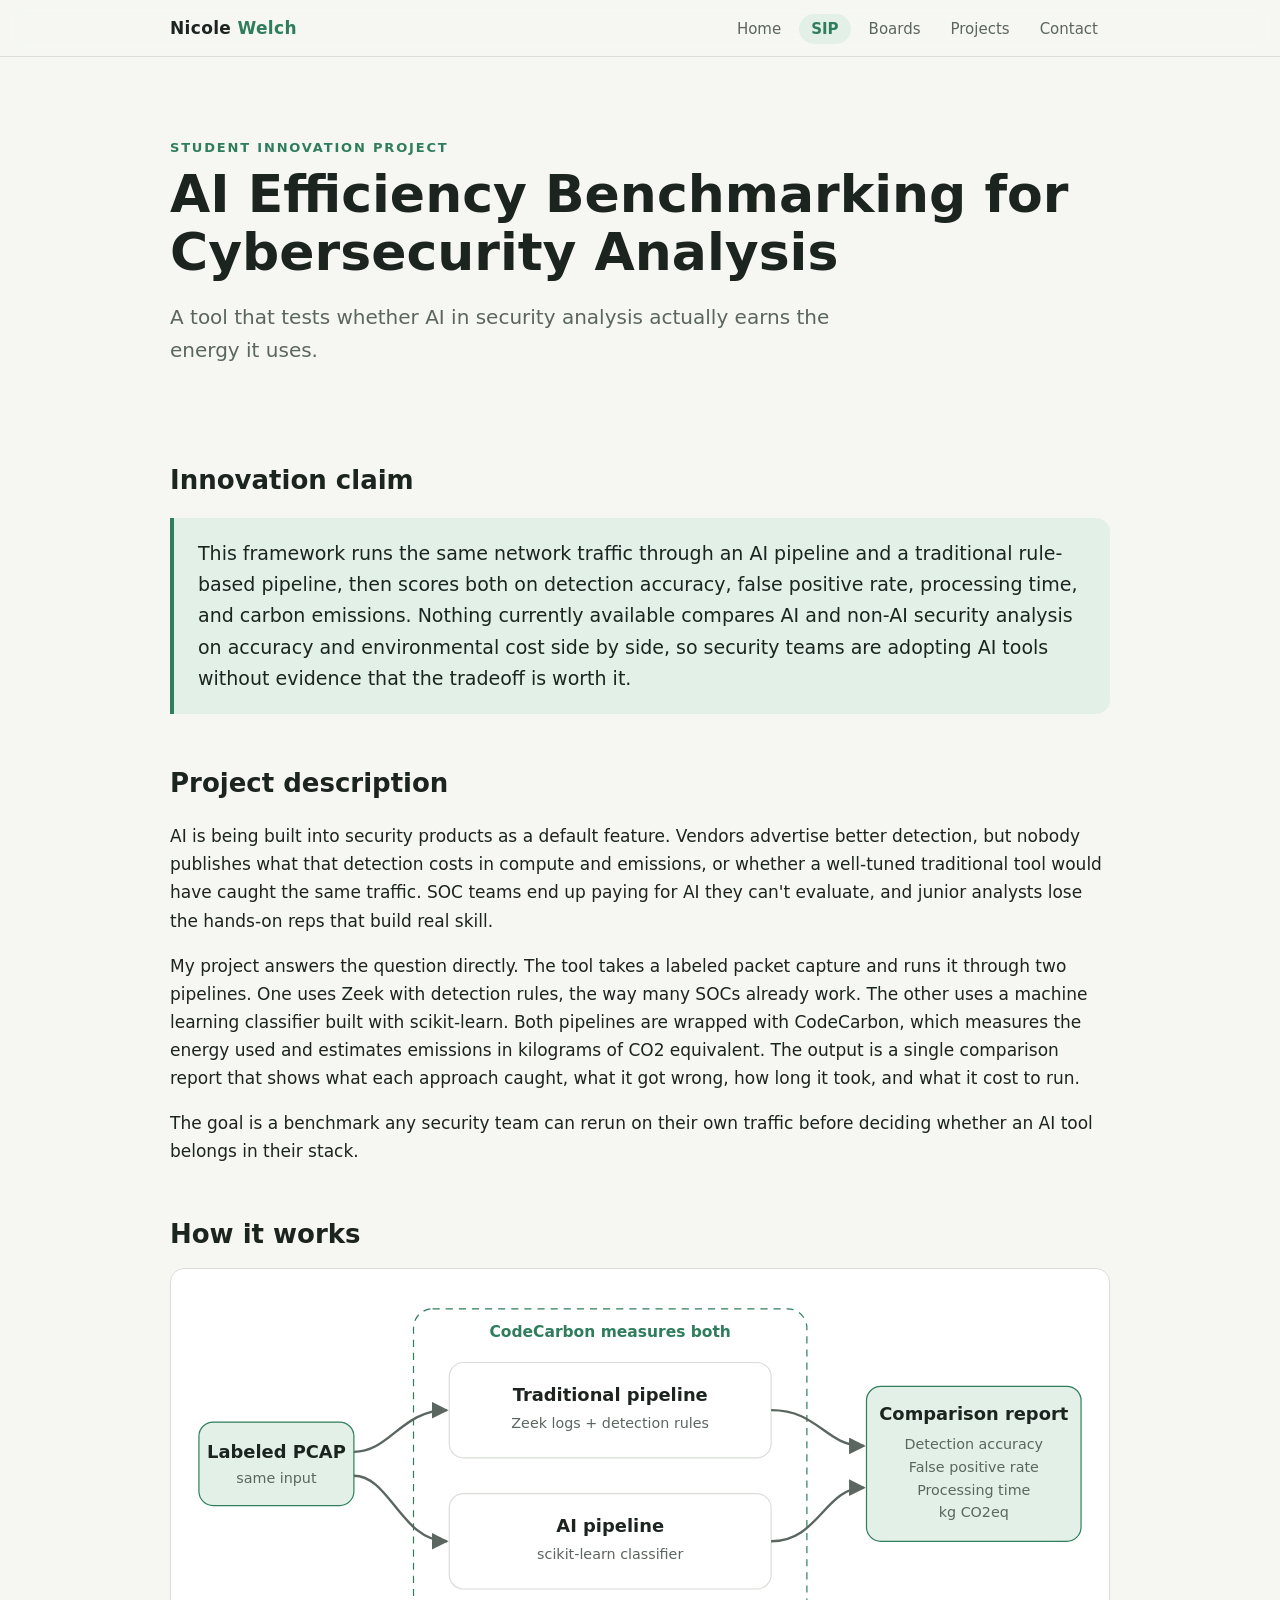
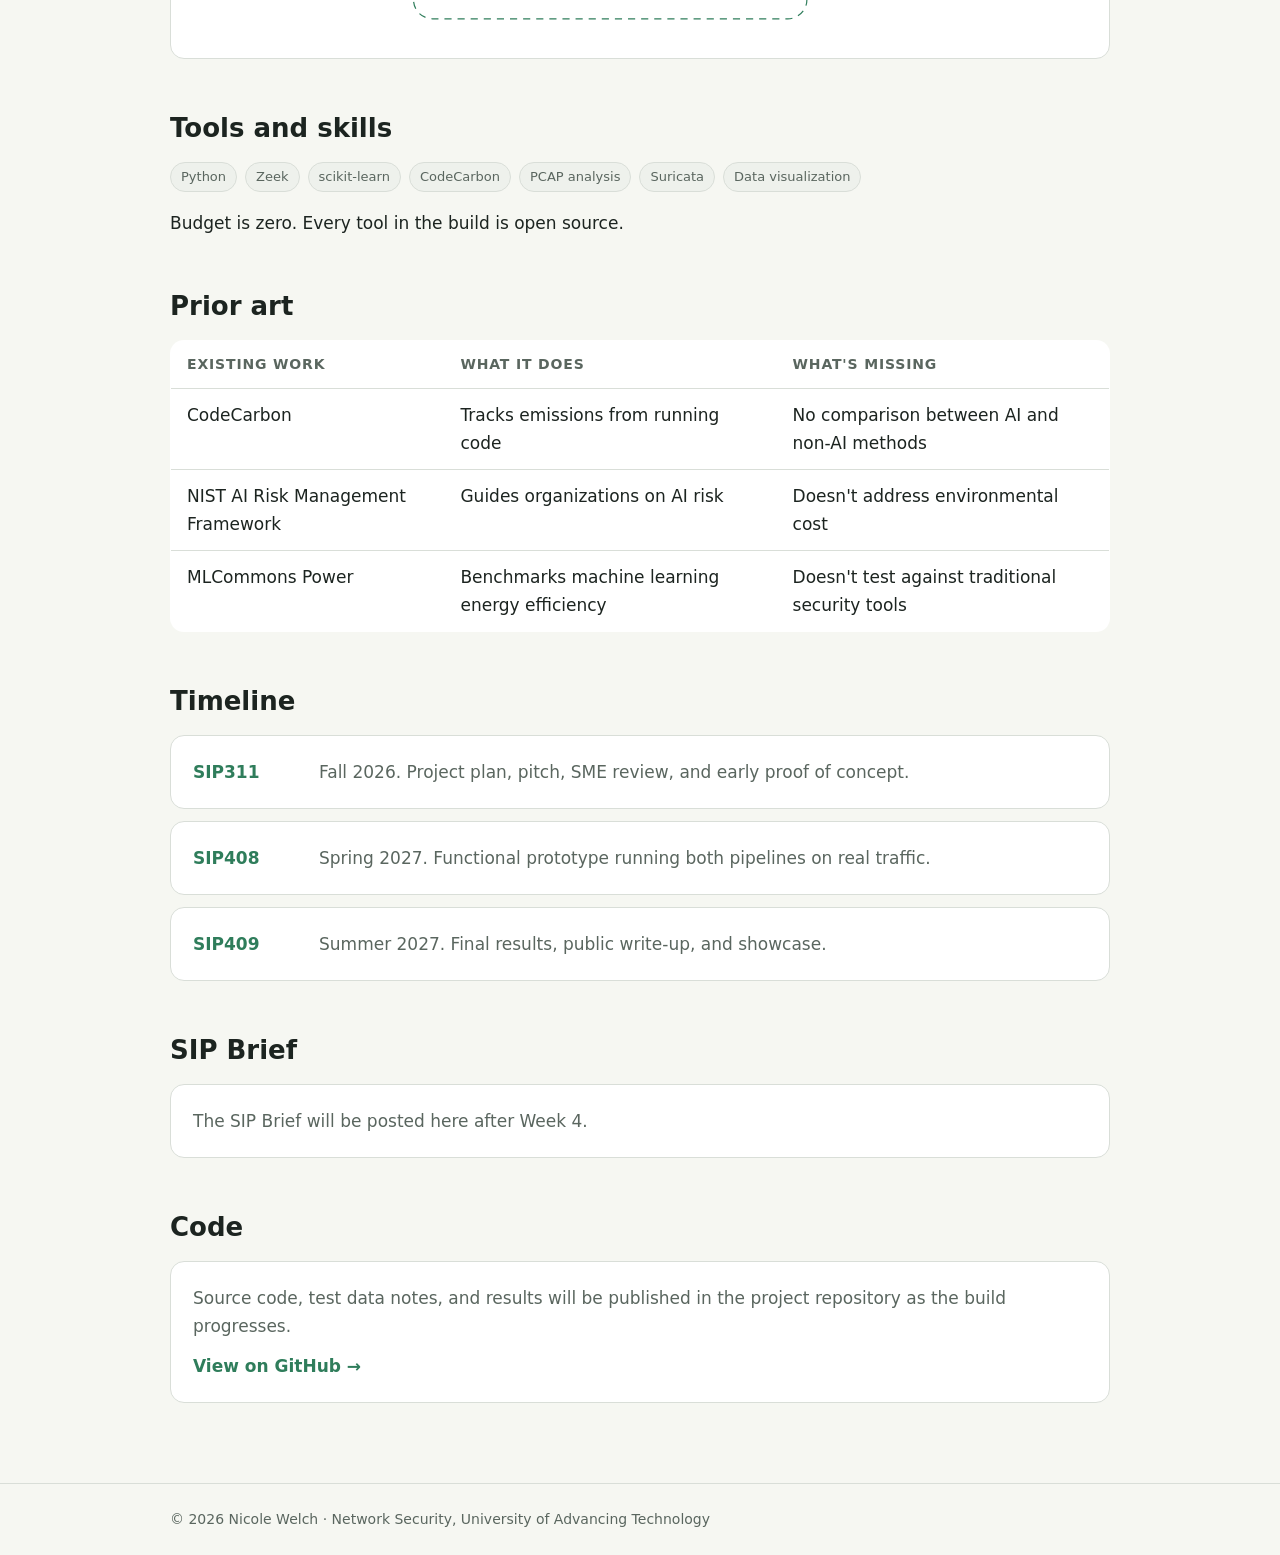
==== sip.html @ c1427864 "Add files via upload" ====
<!DOCTYPE html>
<html lang="en">
<head>
<meta charset="UTF-8">
<meta name="viewport" content="width=device-width, initial-scale=1.0">
<title>SIP | Nicole Welch</title>
<meta name="description" content="AI Efficiency Benchmarking for Cybersecurity Analysis, a Student Innovation Project by Nicole Welch.">
<link rel="stylesheet" href="style.css">
</head>
<body>
<header>
  <nav class="nav">
    <a class="brand" href="index.html">Nicole <span>Welch</span></a>
    <ul>
      <li><a class="link" href="index.html">Home</a></li>
      <li><a class="link" href="sip.html" aria-current="page">SIP</a></li>
      <li><a class="link" href="boards.html">Boards</a></li>
      <li><a class="link" href="projects.html">Projects</a></li>
      <li><a class="link" href="contact.html">Contact</a></li>
    </ul>
  </nav>
</header>
<main>
  <section class="hero">
    <p class="eyebrow">Student Innovation Project</p>
    <h1>AI Efficiency Benchmarking for Cybersecurity Analysis</h1>
    <p class="lede">A tool that tests whether AI in security analysis actually earns the energy it uses.</p>
  </section>

  <h2>Innovation claim</h2>
  <div class="claim">This framework runs the same network traffic through an AI pipeline and a traditional rule-based pipeline, then scores both on detection accuracy, false positive rate, processing time, and carbon emissions. Nothing currently available compares AI and non-AI security analysis on accuracy and environmental cost side by side, so security teams are adopting AI tools without evidence that the tradeoff is worth it.</div>

  <h2>Project description</h2>
  <p>AI is being built into security products as a default feature. Vendors advertise better detection, but nobody publishes what that detection costs in compute and emissions, or whether a well-tuned traditional tool would have caught the same traffic. SOC teams end up paying for AI they can't evaluate, and junior analysts lose the hands-on reps that build real skill.</p>
  <p>My project answers the question directly. The tool takes a labeled packet capture and runs it through two pipelines. One uses Zeek with detection rules, the way many SOCs already work. The other uses a machine learning classifier built with scikit-learn. Both pipelines are wrapped with CodeCarbon, which measures the energy used and estimates emissions in kilograms of CO2 equivalent. The output is a single comparison report that shows what each approach caught, what it got wrong, how long it took, and what it cost to run.</p>
  <p>The goal is a benchmark any security team can rerun on their own traffic before deciding whether an AI tool belongs in their stack.</p>

  <h2>How it works</h2>
  <div class="diagram" role="img" aria-label="Diagram: a labeled PCAP feeds two pipelines, Zeek with rules and a scikit-learn classifier, both measured by CodeCarbon, which feed a comparison report of accuracy, false positive rate, time, and emissions.">
    <svg viewBox="0 0 760 300" xmlns="http://www.w3.org/2000/svg" font-family="system-ui, sans-serif">
      <defs>
        <marker id="arr" viewBox="0 0 10 10" refX="9" refY="5" markerWidth="7" markerHeight="7" orient="auto">
          <path d="M0,0 L10,5 L0,10 z" fill="var(--muted)"/>
        </marker>
      </defs>
      <rect x="10" y="115" width="130" height="70" rx="12" fill="var(--accent-soft)" stroke="var(--accent)"/>
      <text x="75" y="145" text-anchor="middle" font-size="15" font-weight="700" fill="var(--ink)">Labeled PCAP</text>
      <text x="75" y="166" text-anchor="middle" font-size="12" fill="var(--muted)">same input</text>

      <rect x="190" y="20" width="330" height="260" rx="16" fill="none" stroke="var(--accent)" stroke-dasharray="6 5"/>
      <text x="355" y="44" text-anchor="middle" font-size="13" font-weight="700" fill="var(--accent)">CodeCarbon measures both</text>

      <rect x="220" y="65" width="270" height="80" rx="12" fill="var(--surface)" stroke="var(--line)"/>
      <text x="355" y="97" text-anchor="middle" font-size="15" font-weight="700" fill="var(--ink)">Traditional pipeline</text>
      <text x="355" y="120" text-anchor="middle" font-size="12" fill="var(--muted)">Zeek logs + detection rules</text>

      <rect x="220" y="175" width="270" height="80" rx="12" fill="var(--surface)" stroke="var(--line)"/>
      <text x="355" y="207" text-anchor="middle" font-size="15" font-weight="700" fill="var(--ink)">AI pipeline</text>
      <text x="355" y="230" text-anchor="middle" font-size="12" fill="var(--muted)">scikit-learn classifier</text>

      <rect x="570" y="85" width="180" height="130" rx="12" fill="var(--accent-soft)" stroke="var(--accent)"/>
      <text x="660" y="113" text-anchor="middle" font-size="15" font-weight="700" fill="var(--ink)">Comparison report</text>
      <text x="660" y="138" text-anchor="middle" font-size="12" fill="var(--muted)">Detection accuracy</text>
      <text x="660" y="157" text-anchor="middle" font-size="12" fill="var(--muted)">False positive rate</text>
      <text x="660" y="176" text-anchor="middle" font-size="12" fill="var(--muted)">Processing time</text>
      <text x="660" y="195" text-anchor="middle" font-size="12" fill="var(--muted)">kg CO2eq</text>

      <path d="M140 140 C170 140, 180 105, 218 105" fill="none" stroke="var(--muted)" stroke-width="2" marker-end="url(#arr)"/>
      <path d="M140 160 C170 160, 180 215, 218 215" fill="none" stroke="var(--muted)" stroke-width="2" marker-end="url(#arr)"/>
      <path d="M490 105 C530 105, 535 135, 568 135" fill="none" stroke="var(--muted)" stroke-width="2" marker-end="url(#arr)"/>
      <path d="M490 215 C530 215, 535 170, 568 170" fill="none" stroke="var(--muted)" stroke-width="2" marker-end="url(#arr)"/>
    </svg>
  </div>

  <h2>Tools and skills</h2>
  <div class="tags">
    <span class="tag">Python</span><span class="tag">Zeek</span><span class="tag">scikit-learn</span>
    <span class="tag">CodeCarbon</span><span class="tag">PCAP analysis</span><span class="tag">Suricata</span>
    <span class="tag">Data visualization</span>
  </div>
  <p>Budget is zero. Every tool in the build is open source.</p>

  <h2>Prior art</h2>
  <table>
    <tr><th>Existing work</th><th>What it does</th><th>What's missing</th></tr>
    <tr><td>CodeCarbon</td><td>Tracks emissions from running code</td><td>No comparison between AI and non-AI methods</td></tr>
    <tr><td>NIST AI Risk Management Framework</td><td>Guides organizations on AI risk</td><td>Doesn't address environmental cost</td></tr>
    <tr><td>MLCommons Power</td><td>Benchmarks machine learning energy efficiency</td><td>Doesn't test against traditional security tools</td></tr>
  </table>

  <h2>Timeline</h2>
  <div class="timeline">
    <div class="card"><strong>SIP311</strong><p>Fall 2026. Project plan, pitch, SME review, and early proof of concept.</p></div>
    <div class="card"><strong>SIP408</strong><p>Spring 2027. Functional prototype running both pipelines on real traffic.</p></div>
    <div class="card"><strong>SIP409</strong><p>Summer 2027. Final results, public write-up, and showcase.</p></div>
  </div>

  <h2>SIP Brief</h2>
  <div class="card"><p>The SIP Brief will be posted here after Week 4.</p></div>

  <h2>Code</h2>
  <div class="card">
    <p>Source code, test data notes, and results will be published in the project repository as the build progresses.</p>
    <a class="more" id="repo-link" href="https://github.com/">View on GitHub →</a>
  </div>
</main>
<footer><div>© 2026 Nicole Welch · Network Security, University of Advancing Technology</div></footer>
<script>
  // On GitHub Pages the host is <username>.github.io, so the repo link builds itself.
  (function () {
    var host = location.hostname;
    if (host.endsWith(".github.io")) {
      var user = host.replace(".github.io", "");
      document.getElementById("repo-link").href = "https://github.com/" + user + "/sip-ai-efficiency-benchmark";
    }
  })();
</script>
</body>
</html>
---- style.css ----
:root {
  --bg: #f6f7f2;
  --surface: #ffffff;
  --ink: #1c2420;
  --muted: #5a665f;
  --accent: #2f7d5b;
  --accent-soft: #e3f0e8;
  --line: #d9ded8;
  --code: #eef1ec;
}
@media (prefers-color-scheme: dark) {
  :root {
    --bg: #111613;
    --surface: #18201b;
    --ink: #e6ece7;
    --muted: #9aa89f;
    --accent: #6cc79a;
    --accent-soft: #1f3228;
    --line: #2a352e;
    --code: #1f2922;
  }
}
* { box-sizing: border-box; }
html { scroll-behavior: smooth; }
body {
  margin: 0;
  background: var(--bg);
  color: var(--ink);
  font-family: "Inter", system-ui, -apple-system, "Segoe UI", sans-serif;
  line-height: 1.65;
  font-size: 17px;
}
a { color: var(--accent); }
header {
  position: sticky; top: 0; z-index: 10;
  background: color-mix(in srgb, var(--bg) 88%, transparent);
  backdrop-filter: blur(8px);
  border-bottom: 1px solid var(--line);
}
.nav {
  max-width: 980px; margin: 0 auto; padding: 14px 20px;
  display: flex; align-items: center; justify-content: space-between; gap: 16px; flex-wrap: wrap;
}
.brand { font-weight: 700; color: var(--ink); text-decoration: none; letter-spacing: .02em; }
.brand span { color: var(--accent); }
.nav ul { list-style: none; display: flex; gap: 6px; margin: 0; padding: 0; flex-wrap: wrap; }
.nav a.link {
  text-decoration: none; color: var(--muted); padding: 6px 12px; border-radius: 999px; font-size: 15px;
}
.nav a.link:hover { color: var(--ink); background: var(--accent-soft); }
.nav a.link[aria-current="page"] { color: var(--accent); background: var(--accent-soft); font-weight: 600; }
main { max-width: 980px; margin: 0 auto; padding: 40px 20px 80px; }
.hero { padding: 40px 0 24px; }
.eyebrow { text-transform: uppercase; letter-spacing: .14em; font-size: 13px; color: var(--accent); font-weight: 700; margin: 0 0 8px; }
h1 { font-size: clamp(32px, 6vw, 52px); line-height: 1.1; margin: 0 0 16px; }
h2 { font-size: 26px; margin: 48px 0 12px; }
h3 { font-size: 19px; margin: 0 0 6px; }
.lede { font-size: 20px; color: var(--muted); max-width: 680px; }
.grid { display: grid; gap: 16px; grid-template-columns: repeat(auto-fit, minmax(260px, 1fr)); }
.card {
  background: var(--surface); border: 1px solid var(--line); border-radius: 14px; padding: 22px;
}
.card p { margin: 0; color: var(--muted); }
.card a.more { display: inline-block; margin-top: 12px; font-weight: 600; text-decoration: none; }
.claim {
  background: var(--accent-soft); border-left: 4px solid var(--accent);
  padding: 20px 24px; border-radius: 0 14px 14px 0; font-size: 19px; margin: 16px 0;
}
.tags { display: flex; flex-wrap: wrap; gap: 8px; margin-top: 12px; }
.tag { font-size: 13px; background: var(--code); border: 1px solid var(--line); padding: 3px 10px; border-radius: 999px; color: var(--muted); }
table { width: 100%; border-collapse: collapse; background: var(--surface); border: 1px solid var(--line); border-radius: 14px; overflow: hidden; }
th, td { text-align: left; padding: 12px 16px; border-bottom: 1px solid var(--line); vertical-align: top; }
th { font-size: 14px; color: var(--muted); text-transform: uppercase; letter-spacing: .06em; }
tr:last-child td { border-bottom: none; }
ol.objectives { counter-reset: obj; list-style: none; padding: 0; margin: 0; display: grid; gap: 14px; }
ol.objectives li {
  counter-increment: obj; background: var(--surface); border: 1px solid var(--line);
  border-radius: 14px; padding: 20px 22px 20px 68px; position: relative;
}
ol.objectives li::before {
  content: counter(obj); position: absolute; left: 20px; top: 18px;
  width: 32px; height: 32px; border-radius: 50%; background: var(--accent); color: var(--bg);
  display: grid; place-items: center; font-weight: 700;
}
.diagram { background: var(--surface); border: 1px solid var(--line); border-radius: 14px; padding: 16px; overflow-x: auto; }
.diagram svg { width: 100%; min-width: 560px; height: auto; display: block; }
.timeline { display: grid; gap: 12px; }
.timeline .card { display: grid; grid-template-columns: 110px 1fr; gap: 16px; align-items: start; }
.timeline strong { color: var(--accent); }
form { display: grid; gap: 14px; max-width: 560px; }
label { font-weight: 600; font-size: 15px; display: grid; gap: 6px; }
input, textarea {
  font: inherit; padding: 12px 14px; border-radius: 10px; border: 1px solid var(--line);
  background: var(--surface); color: var(--ink);
}
textarea { min-height: 150px; resize: vertical; }
button {
  font: inherit; font-weight: 600; background: var(--accent); color: var(--bg);
  border: none; padding: 12px 20px; border-radius: 10px; cursor: pointer; justify-self: start;
}
button:hover { filter: brightness(1.08); }
footer { border-top: 1px solid var(--line); color: var(--muted); font-size: 14px; }
footer div { max-width: 980px; margin: 0 auto; padding: 24px 20px; }
@media (max-width: 600px) {
  .timeline .card { grid-template-columns: 1fr; gap: 4px; }
  ol.objectives li { padding-left: 22px; padding-top: 60px; }
}
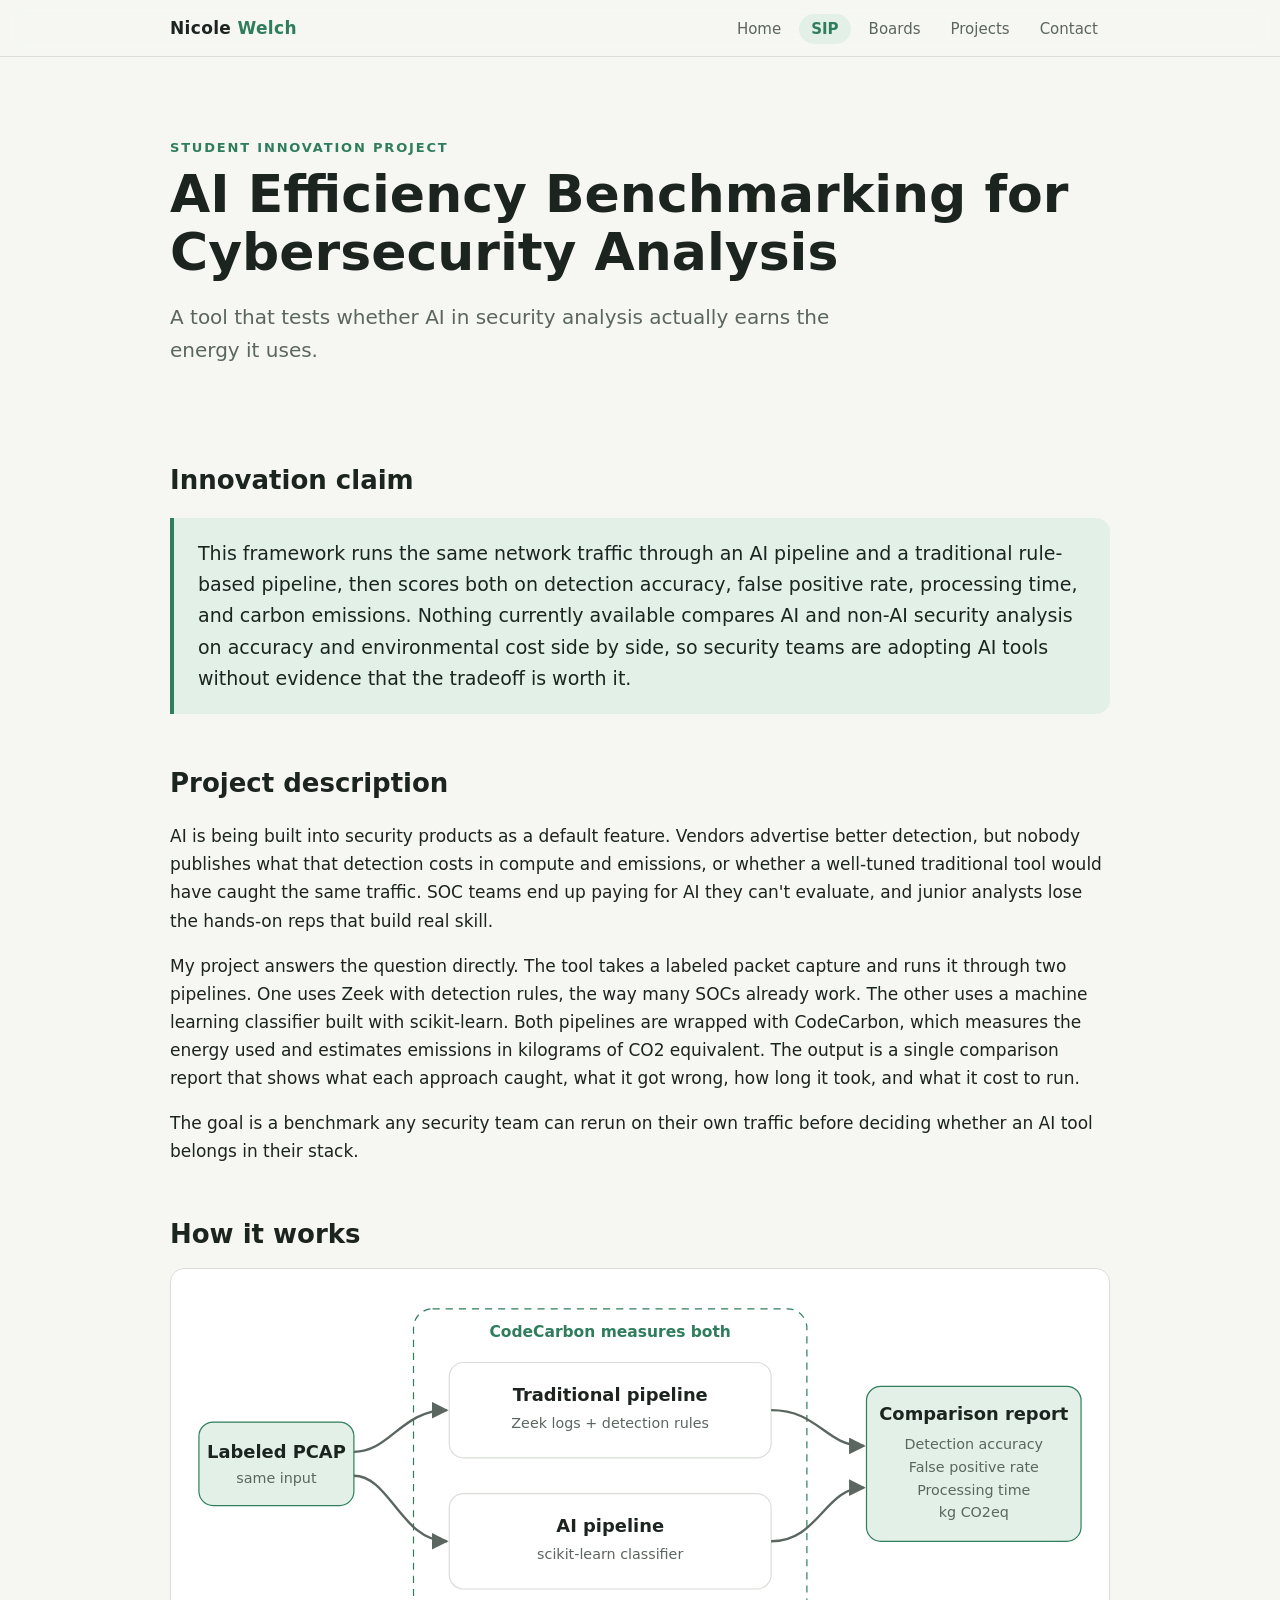
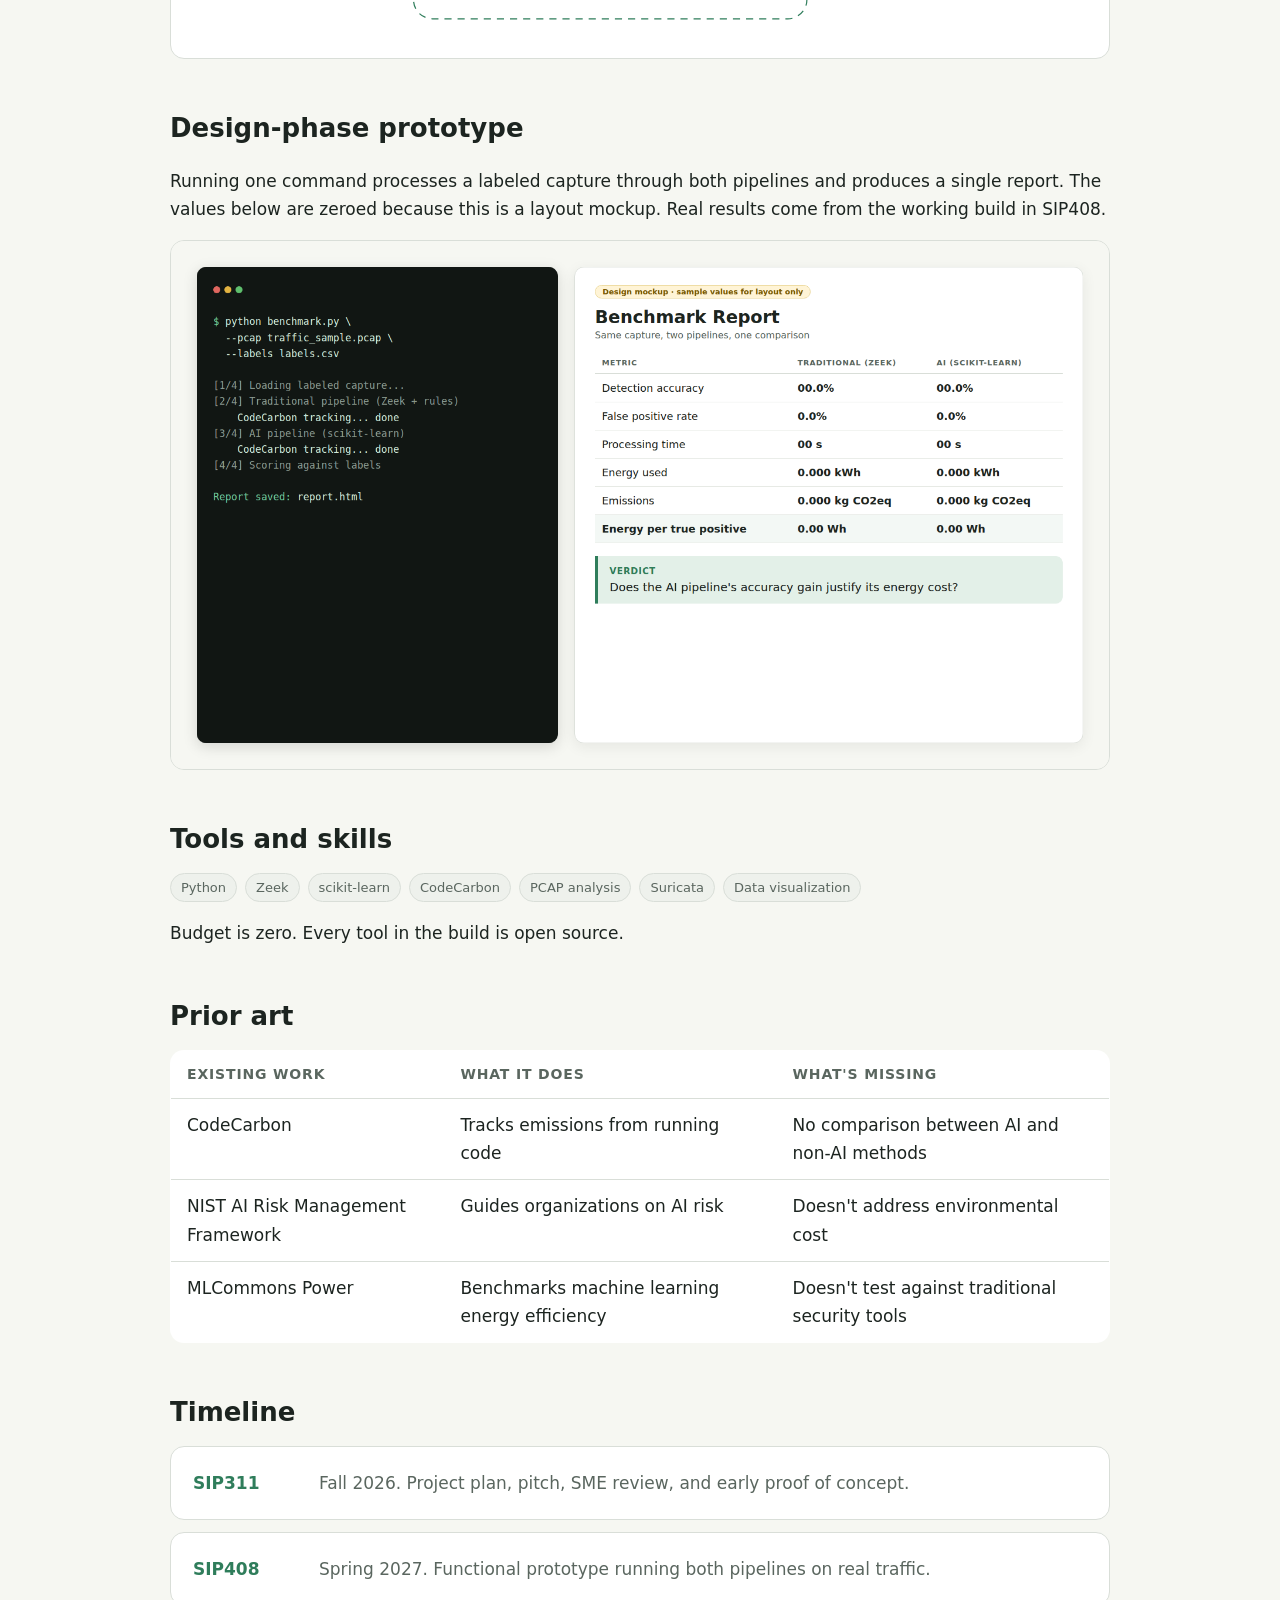
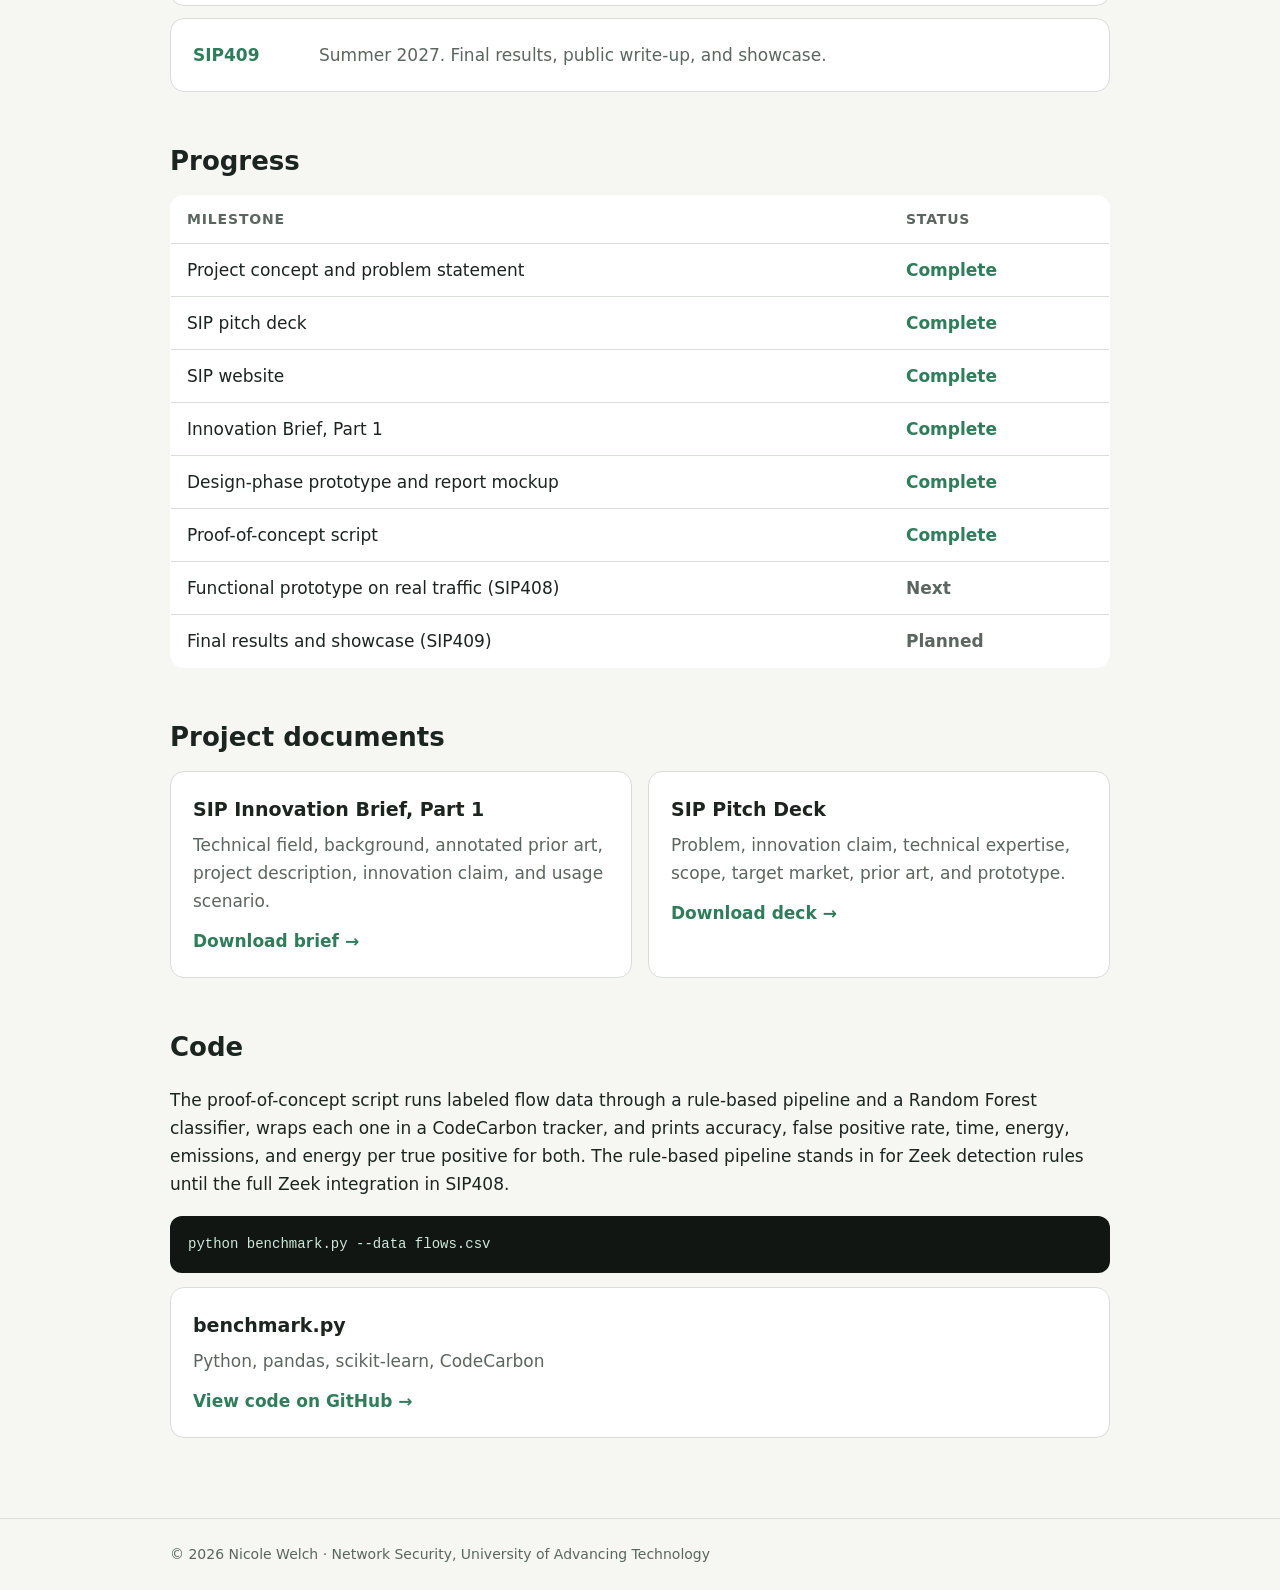
==== commit 1a8bf44c: "Add files via upload" ====
--- a/sip.html
+++ b/sip.html
@@ -72,6 +72,10 @@
     </svg>
   </div>
 
+  <h2>Design-phase prototype</h2>
+  <p>Running one command processes a labeled capture through both pipelines and produces a single report. The values below are zeroed because this is a layout mockup. Real results come from the working build in SIP408.</p>
+  <img class="shot" src="images/prototype-report.png" alt="Design mockup of the benchmark report next to the command that produces it">
+
   <h2>Tools and skills</h2>
   <div class="tags">
     <span class="tag">Python</span><span class="tag">Zeek</span><span class="tag">scikit-learn</span>
@@ -95,25 +99,42 @@
     <div class="card"><strong>SIP409</strong><p>Summer 2027. Final results, public write-up, and showcase.</p></div>
   </div>
 
-  <h2>SIP Brief</h2>
-  <div class="card"><p>The SIP Brief will be posted here after Week 4.</p></div>
+  <h2>Progress</h2>
+  <table>
+    <tr><th>Milestone</th><th>Status</th></tr>
+    <tr><td>Project concept and problem statement</td><td class="done">Complete</td></tr>
+    <tr><td>SIP pitch deck</td><td class="done">Complete</td></tr>
+    <tr><td>SIP website</td><td class="done">Complete</td></tr>
+    <tr><td>Innovation Brief, Part 1</td><td class="done">Complete</td></tr>
+    <tr><td>Design-phase prototype and report mockup</td><td class="done">Complete</td></tr>
+    <tr><td>Proof-of-concept script</td><td class="done">Complete</td></tr>
+    <tr><td>Functional prototype on real traffic (SIP408)</td><td class="next">Next</td></tr>
+    <tr><td>Final results and showcase (SIP409)</td><td class="next">Planned</td></tr>
+  </table>
+
+  <h2>Project documents</h2>
+  <div class="grid">
+    <div class="card">
+      <h3>SIP Innovation Brief, Part 1</h3>
+      <p>Technical field, background, annotated prior art, project description, innovation claim, and usage scenario.</p>
+      <a class="more" href="docs/Welch_Nicole_SIP_Innovation_Brief_Part1.docx">Download brief →</a>
+    </div>
+    <div class="card">
+      <h3>SIP Pitch Deck</h3>
+      <p>Problem, innovation claim, technical expertise, scope, target market, prior art, and prototype.</p>
+      <a class="more" href="docs/Welch_Nicole_SIP311_Pitch.pptx">Download deck →</a>
+    </div>
+  </div>
 
   <h2>Code</h2>
+  <p>The proof-of-concept script runs labeled flow data through a rule-based pipeline and a Random Forest classifier, wraps each one in a CodeCarbon tracker, and prints accuracy, false positive rate, time, energy, emissions, and energy per true positive for both. The rule-based pipeline stands in for Zeek detection rules until the full Zeek integration in SIP408.</p>
+  <pre class="code">python benchmark.py --data flows.csv</pre>
   <div class="card">
-    <p>Source code, test data notes, and results will be published in the project repository as the build progresses.</p>
-    <a class="more" id="repo-link" href="https://github.com/">View on GitHub →</a>
+    <h3>benchmark.py</h3>
+    <p>Python, pandas, scikit-learn, CodeCarbon</p>
+    <a class="more" href="https://github.com/Breezebrise/SIP-Website/blob/main/code/benchmark.py">View code on GitHub →</a>
   </div>
 </main>
 <footer><div>© 2026 Nicole Welch · Network Security, University of Advancing Technology</div></footer>
-<script>
-  // On GitHub Pages the host is <username>.github.io, so the repo link builds itself.
-  (function () {
-    var host = location.hostname;
-    if (host.endsWith(".github.io")) {
-      var user = host.replace(".github.io", "");
-      document.getElementById("repo-link").href = "https://github.com/" + user + "/sip-ai-efficiency-benchmark";
-    }
-  })();
-</script>
 </body>
 </html>
--- a/style.css
+++ b/style.css
@@ -101,6 +101,15 @@
 button:hover { filter: brightness(1.08); }
 footer { border-top: 1px solid var(--line); color: var(--muted); font-size: 14px; }
 footer div { max-width: 980px; margin: 0 auto; padding: 24px 20px; }
+.gallery { display: grid; gap: 16px; grid-template-columns: repeat(auto-fit, minmax(260px, 1fr)); }
+.gallery figure { margin: 0; background: var(--surface); border: 1px solid var(--line); border-radius: 14px; overflow: hidden; }
+.gallery img { width: 100%; aspect-ratio: 16/9; object-fit: cover; display: block; border-bottom: 1px solid var(--line); background: #fff; }
+.gallery figcaption { padding: 12px 16px; font-size: 15px; color: var(--muted); }
+.gallery figcaption strong { display: block; color: var(--ink); font-size: 16px; }
+.shot { width: 100%; border-radius: 14px; border: 1px solid var(--line); display: block; background: #fff; }
+.done { color: var(--accent); font-weight: 700; }
+.next { color: var(--muted); font-weight: 700; }
+pre.code { background: #111613; color: #cfe8d9; padding: 18px; border-radius: 12px; overflow-x: auto; font-size: 14px; line-height: 1.5; }
 @media (max-width: 600px) {
   .timeline .card { grid-template-columns: 1fr; gap: 4px; }
   ol.objectives li { padding-left: 22px; padding-top: 60px; }
